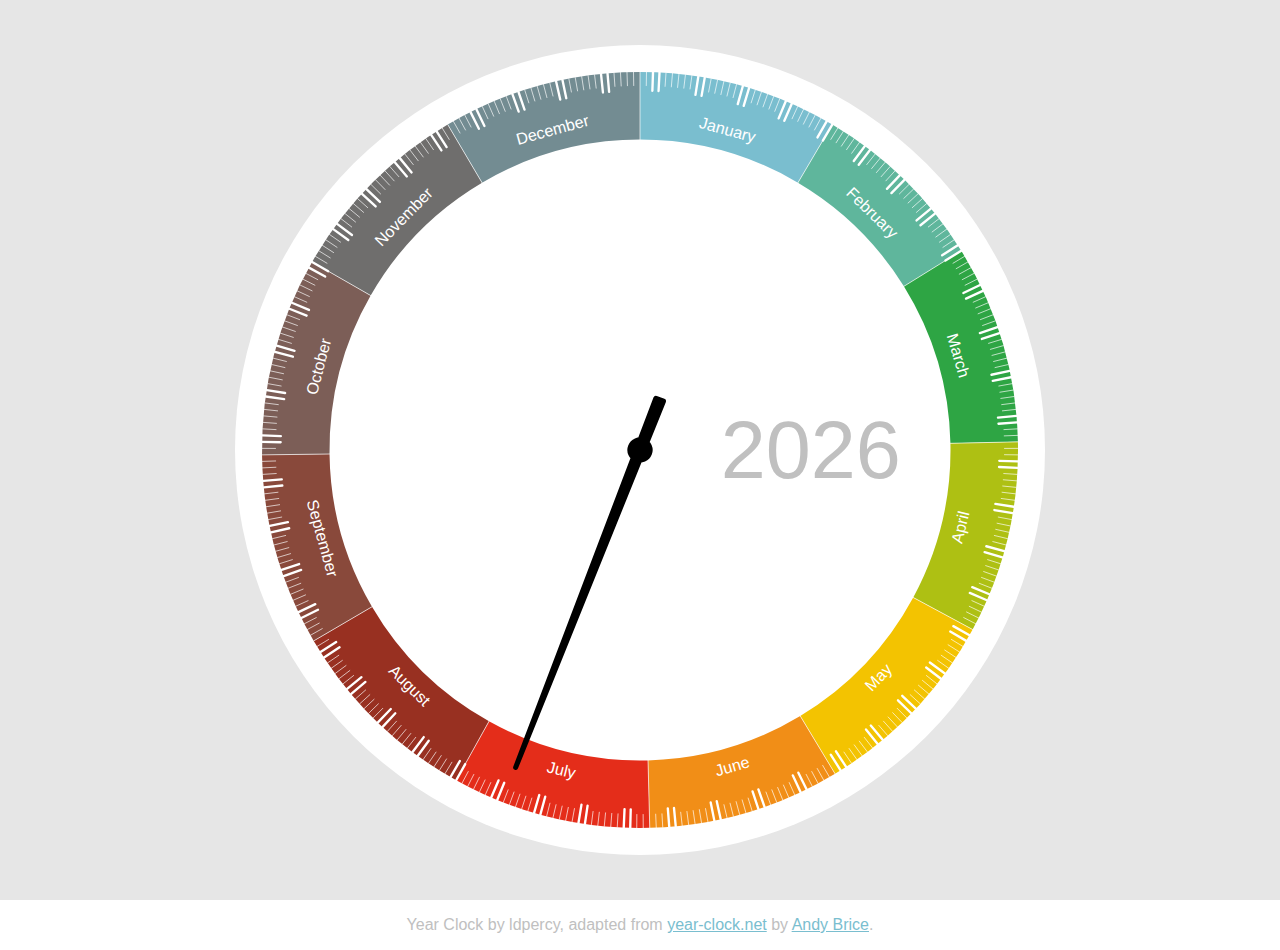
==== yearclock/yearclock.html @ 1e53da37 "Renamed 'subtheme' to 'style'; other tweaks" ====
<!doctype html>
<html>
<head>
	<meta charset="utf-8">
	<title>Year Clock</title>
	<meta name="description" content="The Year Clock displays the date as a clock face to help visualise the long-term passage of time.">

	<!-- core --->
	<link rel="stylesheet" href="page.css">
	<script defer src="script/snap.svg-min.js"></script>
	<script defer src="script/i18n.js"></script>
	<script defer src="script/maths.js"></script>
	<script defer src="script/setup.js"></script>

	<!-- Theme Styles -->
	<link id="stylesheet-base" rel="stylesheet">
	<link id="stylesheet-theme" rel="stylesheet" href="./theme/brice/style.css">
	<link id="stylesheet-style" rel="stylesheet">

	<!-- Theme Scripts -->
	<script defer id="script-themeConfig" src=""></script>
	<script defer id="script-base" src=""></script>
	<script defer id="script-theme" src="theme/brice/yearclock.js"></script>

</head>
<body onload="setup();drawClock();">

	<svg id="clock" width="2400" height="2400" viewBox="-1200 -1200 2400 2400" preserveAspectRatio="xMidYMid meet">
	</svg>

	<footer>
		Year Clock by ldpercy, adapted from <a href="http://year-clock.net">year-clock.net</a> by <a href="http://andybrice.net">Andy Brice</a>.
	</footer>
</body>
</html>
---- yearclock/page.css ----
/* page
*/

body {
	margin: 0;
	font-family: sans-serif;
}

footer {
	color: silver;
	padding: 1em;
	text-align: center;
	background-color: white;
}

a:link {
	color: #7ABECF;
}

svg#clock {
	width: 90vw;
	height: 90vh;
	padding: 5vh 5vw;
}
---- yearclock/theme/brice/style.css ----
/* Clock
*/

svg#clock {
	display: block;
	background-color: #e6e6e6;
	font-size: 48px;
}

svg#clock .face   { fill: white; }

svg#clock .sector.jan { fill: #7ABECF }
svg#clock .sector.feb { fill: #5FB69C }
svg#clock .sector.mar { fill: #2EA544 }
svg#clock .sector.apr { fill: #AEC013 }
svg#clock .sector.may { fill: #F3C301 }
svg#clock .sector.jun { fill: #F18E17 }
svg#clock .sector.jul { fill: #E42D1A }
svg#clock .sector.aug { fill: #983021 }
svg#clock .sector.sep { fill: #89493B }
svg#clock .sector.oct { fill: #7C5E57 }
svg#clock .sector.nov { fill: #6F6E6D }
svg#clock .sector.dec { fill: #738C92 }


svg#clock .tick {
	stroke: white
}

svg#clock .tick.day {
	stroke-linecap: round;
}

svg#clock .tick.day.first {
	stroke-width: 2;
}

svg#clock .tick.day.weekday {
	stroke-width: 2;
}

svg#clock .tick.day.weekend {
	stroke-width: 7;
}


svg#clock .label.month {
	fill: white;
	text-anchor: middle;
	dominant-baseline: middle;
}

svg#clock .label.year {
	fill: silver;
	text-anchor: middle;
	font-size: 5em;
	dominant-baseline: central;
}

svg#clock .needle {
	stroke: black;
	fill: black;
	stroke-width: 15;
	stroke-linejoin: round;
}
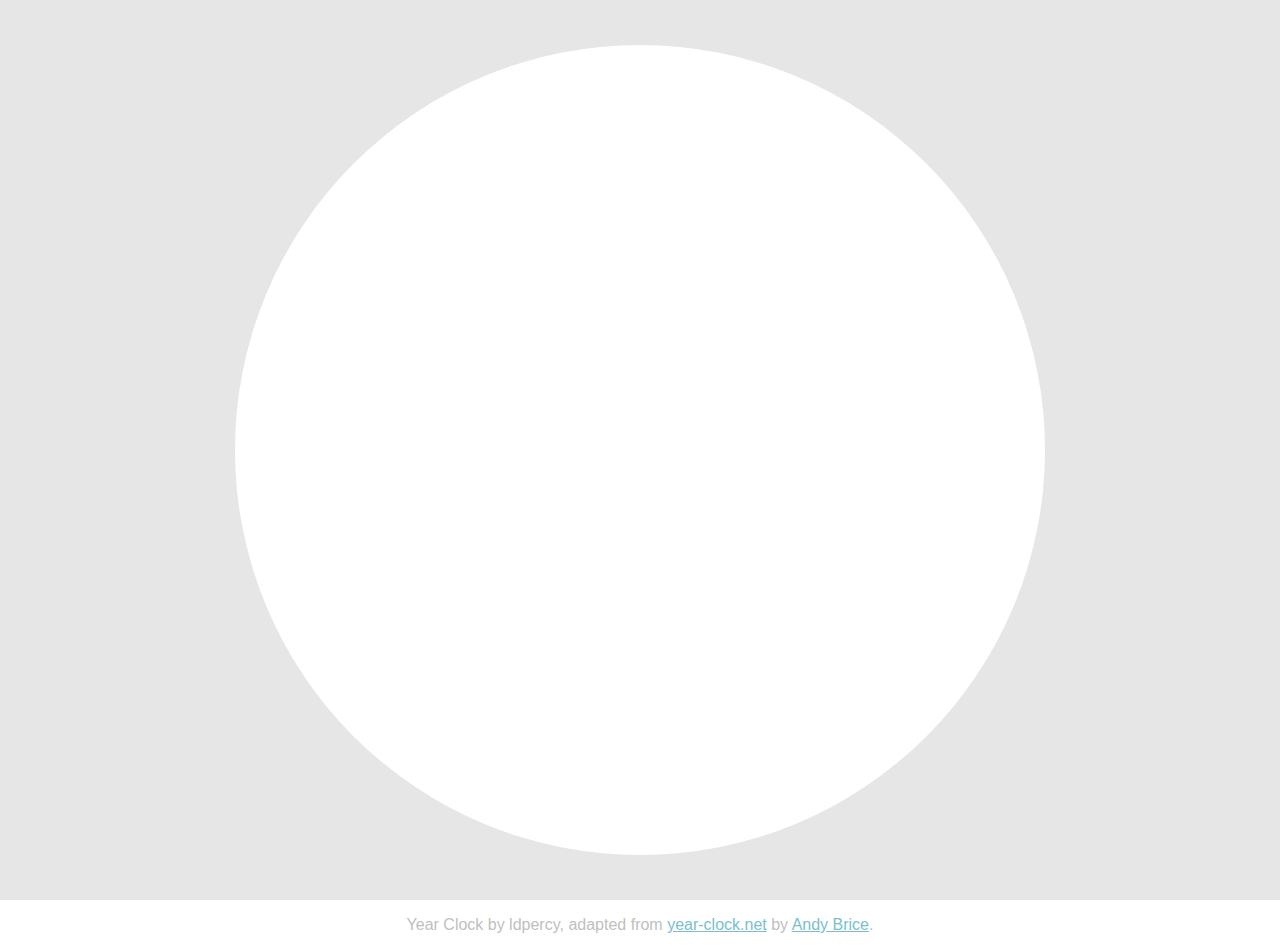
==== commit 2fdfc438: "Add favicon" ====
--- a/yearclock/yearclock.html
+++ b/yearclock/yearclock.html
@@ -5,23 +5,26 @@
 	<title>Year Clock</title>
 	<meta name="description" content="The Year Clock displays the date as a clock face to help visualise the long-term passage of time.">
 
+	<!-- page -->
+	<link rel="icon" href="page/favicon.svg">
+	<link rel="stylesheet" href="page/style.css">
+
 	<!-- core --->
-	<link rel="stylesheet" href="page.css">
-	<script defer src="script/snap.svg-min.js"></script>
-	<script defer src="script/i18n.js"></script>
-	<script defer src="script/maths.js"></script>
-	<script defer src="script/setup.js"></script>
+	<script defer src="js/snap.svg-min.js"></script>
+	<script defer src="js/util.js"></script>
+	<script defer src="js/i18n.js"></script>
+	<script defer src="js/maths.js"></script>
+	<script defer src="js/setup.js"></script>
 
-	<!-- Theme Styles -->
-	<link id="stylesheet-base" rel="stylesheet">
-	<link id="stylesheet-theme" rel="stylesheet" href="./theme/brice/style.css">
-	<link id="stylesheet-style" rel="stylesheet">
+	<!-- default theme -->
+	<link rel="stylesheet" href="theme/default/style.css">
+	<script defer src="theme/default/yearclock.js"></script>
 
-	<!-- Theme Scripts -->
-	<script defer id="script-themeConfig" src=""></script>
-	<script defer id="script-base" src=""></script>
-	<script defer id="script-theme" src="theme/brice/yearclock.js"></script>
+	<!-- theme -->
+	<link id="themeStylesheet" rel="stylesheet" href="">
 
+	<!-- draw -->
+	<script defer src="js/yearclock.js"></script>
 </head>
 <body onload="setup();drawClock();">
 
--- a/yearclock/page/style.css
+++ b/yearclock/page/style.css
@@ -0,0 +1,25 @@
+/* page
+*/
+
+body {
+	margin: 0;
+	font-family: sans-serif;
+}
+
+footer {
+	color: silver;
+	padding: 1em;
+	text-align: center;
+	background-color: white;
+}
+
+a:link {
+	color: #7ABECF;
+}
+
+svg#clock {
+	width: 90vw;
+	height: 90vh;
+	padding: 5vh 5vw;
+}
+
--- a/yearclock/theme/default/style.css
+++ b/yearclock/theme/default/style.css
@@ -0,0 +1,65 @@
+/* Clock
+*/
+
+svg#clock {
+	display: block;
+	background-color: #e6e6e6;
+	font-size: 48px;
+}
+
+svg#clock .face   { fill: white; }
+
+svg#clock .sector.jan { fill: #7ABECF }
+svg#clock .sector.feb { fill: #5FB69C }
+svg#clock .sector.mar { fill: #2EA544 }
+svg#clock .sector.apr { fill: #AEC013 }
+svg#clock .sector.may { fill: #F3C301 }
+svg#clock .sector.jun { fill: #F18E17 }
+svg#clock .sector.jul { fill: #E42D1A }
+svg#clock .sector.aug { fill: #983021 }
+svg#clock .sector.sep { fill: #89493B }
+svg#clock .sector.oct { fill: #7C5E57 }
+svg#clock .sector.nov { fill: #6F6E6D }
+svg#clock .sector.dec { fill: #738C92 }
+
+
+svg#clock .tick {
+	stroke: white
+}
+
+svg#clock .tick.day {
+	stroke-linecap: round;
+}
+
+svg#clock .tick.day.first {
+	stroke-width: 2;
+}
+
+svg#clock .tick.day.weekday {
+	stroke-width: 2;
+}
+
+svg#clock .tick.day.weekend {
+	stroke-width: 7;
+}
+
+
+svg#clock .label.month {
+	fill: white;
+	text-anchor: middle;
+	dominant-baseline: middle;
+}
+
+svg#clock .label.year {
+	fill: silver;
+	text-anchor: middle;
+	font-size: 5em;
+	dominant-baseline: central;
+}
+
+svg#clock .needle {
+	stroke: black;
+	fill: black;
+	stroke-width: 15;
+	stroke-linejoin: round;
+}
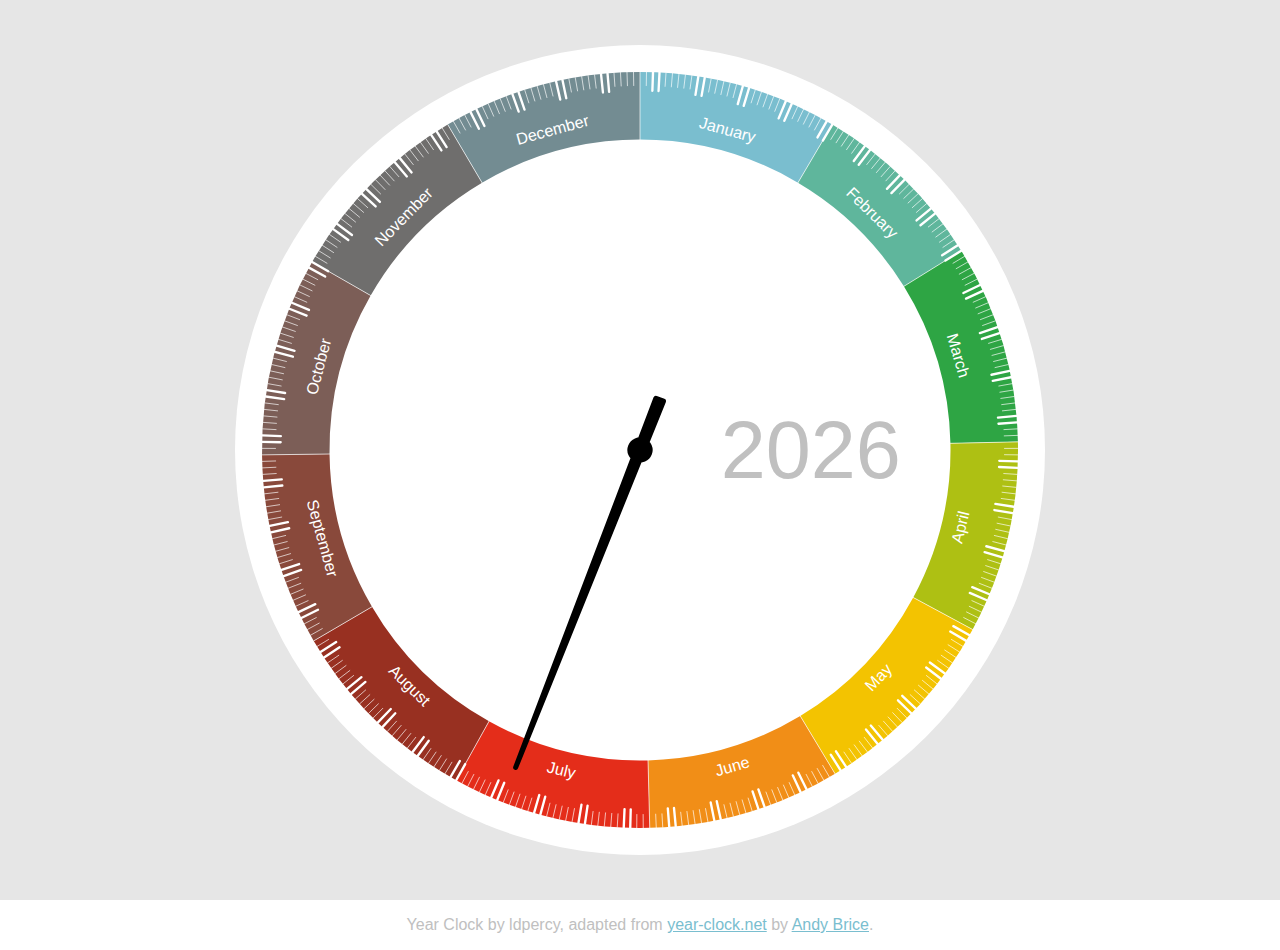
==== commit 02cb1ca5: "Merge: main" ====
--- a/yearclock/yearclock.html
+++ b/yearclock/yearclock.html
@@ -10,23 +10,22 @@
 	<link rel="stylesheet" href="page/style.css">
 
 	<!-- core --->
-	<script defer src="js/snap.svg-min.js"></script>
-	<script defer src="js/util.js"></script>
-	<script defer src="js/i18n.js"></script>
-	<script defer src="js/maths.js"></script>
-	<script defer src="js/setup.js"></script>
+	<script defer src="script/snap.svg-min.js"></script>
+	<script defer src="script/i18n.js"></script>
+	<script defer src="script/maths.js"></script>
+	<script defer src="script/setup.js"></script>
 
-	<!-- default theme -->
-	<link rel="stylesheet" href="theme/default/style.css">
-	<script defer src="theme/default/yearclock.js"></script>
+	<!-- Theme Styles -->
+	<link id="stylesheet-base" rel="stylesheet">
+	<link id="stylesheet-theme" rel="stylesheet">
+	<link id="stylesheet-style" rel="stylesheet">
 
-	<!-- theme -->
-	<link id="themeStylesheet" rel="stylesheet" href="">
+	<!-- Theme Scripts -->
+	<script defer id="script-themeConfig"></script>
+	<script defer id="script-theme"></script>
 
-	<!-- draw -->
-	<script defer src="js/yearclock.js"></script>
 </head>
-<body onload="setup();drawClock();">
+<body onload="setup();">
 
 	<svg id="clock" width="2400" height="2400" viewBox="-1200 -1200 2400 2400" preserveAspectRatio="xMidYMid meet">
 	</svg>
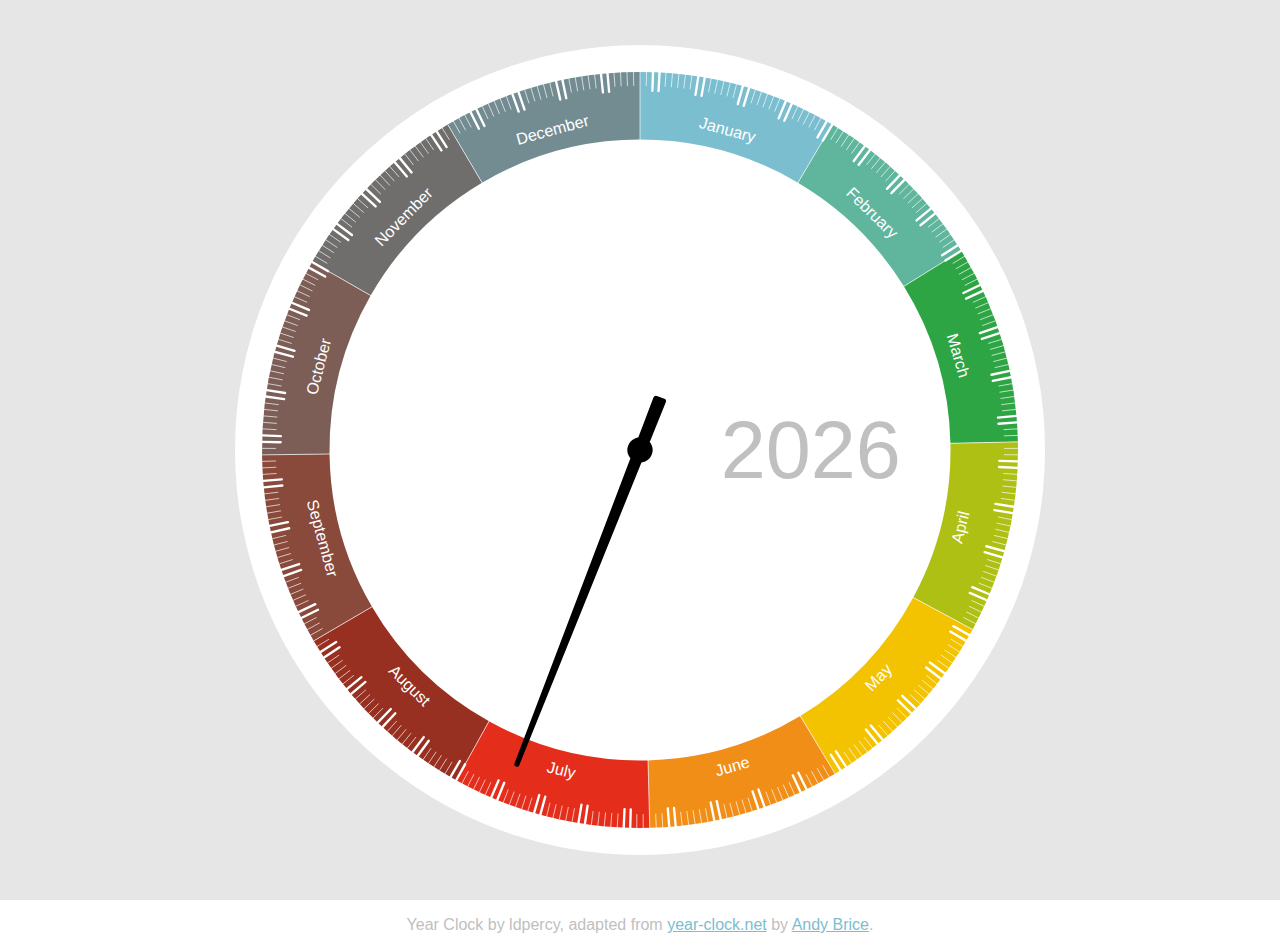
==== commit f29192b4: "Add script element for base theme" ====
--- a/yearclock/yearclock.html
+++ b/yearclock/yearclock.html
@@ -22,6 +22,7 @@
 
 	<!-- Theme Scripts -->
 	<script defer id="script-themeConfig"></script>
+	<script defer id="script-themeBase"></script>
 	<script defer id="script-theme"></script>
 
 </head>
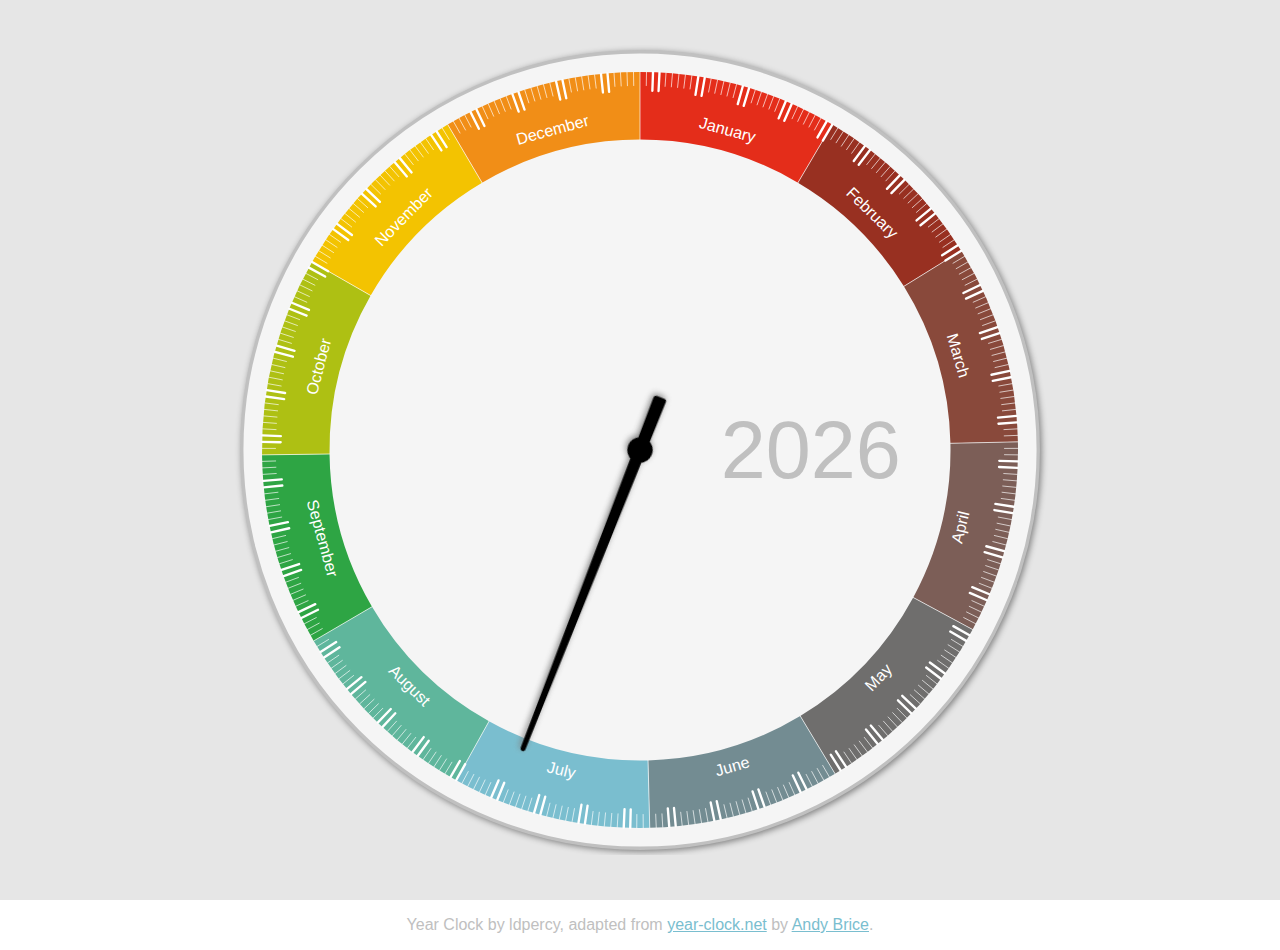
==== commit 58256f96: "Also this is localisation rather than globalisation" ====
--- a/yearclock/yearclock.html
+++ b/yearclock/yearclock.html
@@ -11,7 +11,7 @@
 
 	<!-- core --->
 	<script defer src="script/snap.svg-min.js"></script>
-	<script defer src="script/i18n.js"></script>
+	<script defer src="script/l10n.js"></script>
 	<script defer src="script/maths.js"></script>
 	<script defer src="script/setup.js"></script>
 
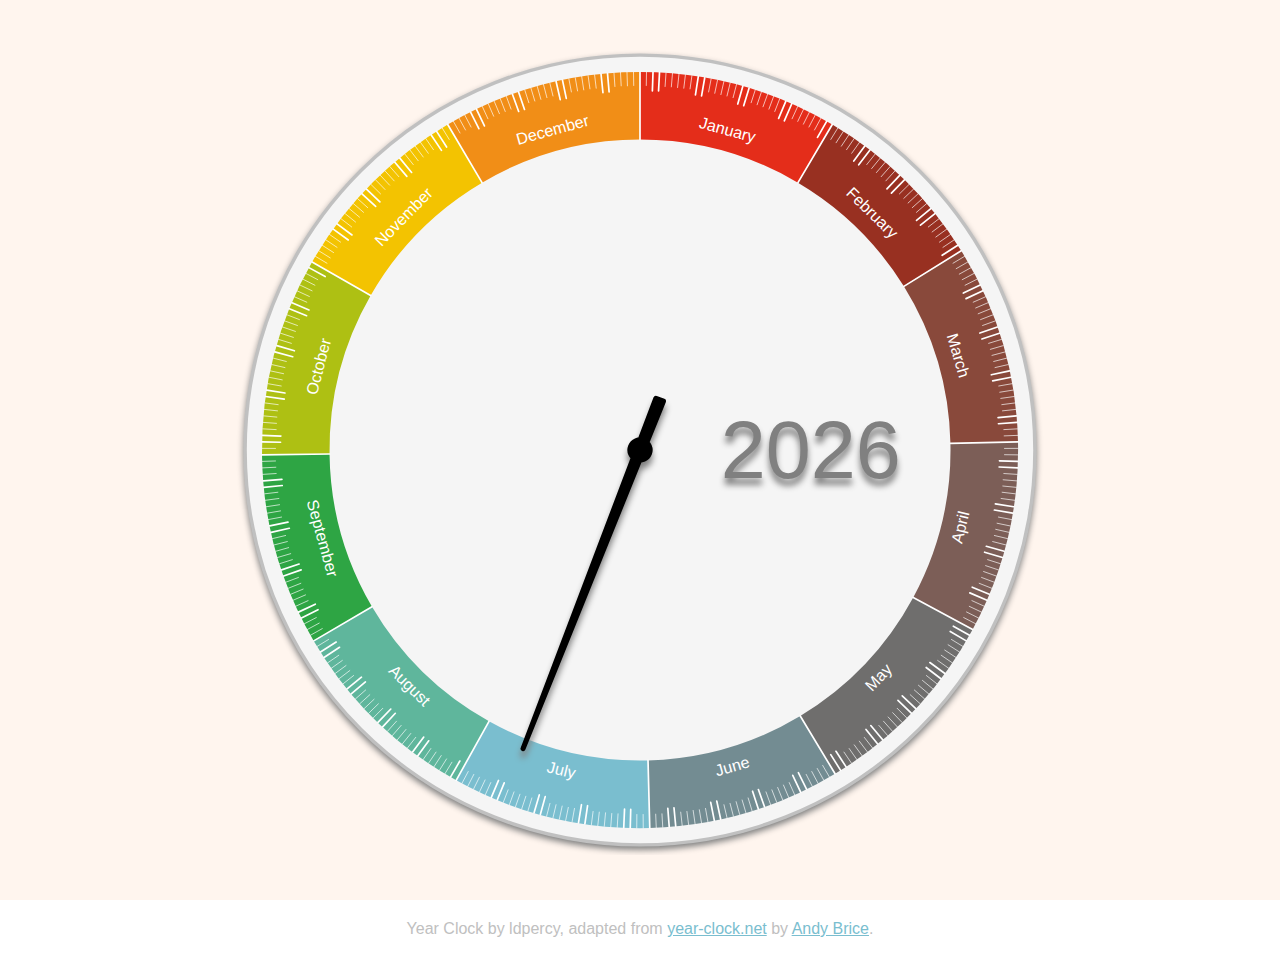
==== commit ed5bfd05: "Split SVG from maths script; add precision rounding" ====
--- a/yearclock/yearclock.html
+++ b/yearclock/yearclock.html
@@ -13,6 +13,7 @@
 	<script defer src="script/snap.svg-min.js"></script>
 	<script defer src="script/l10n.js"></script>
 	<script defer src="script/maths.js"></script>
+	<script defer src="script/svg.js"></script>
 	<script defer src="script/setup.js"></script>
 
 	<!-- Theme Styles -->
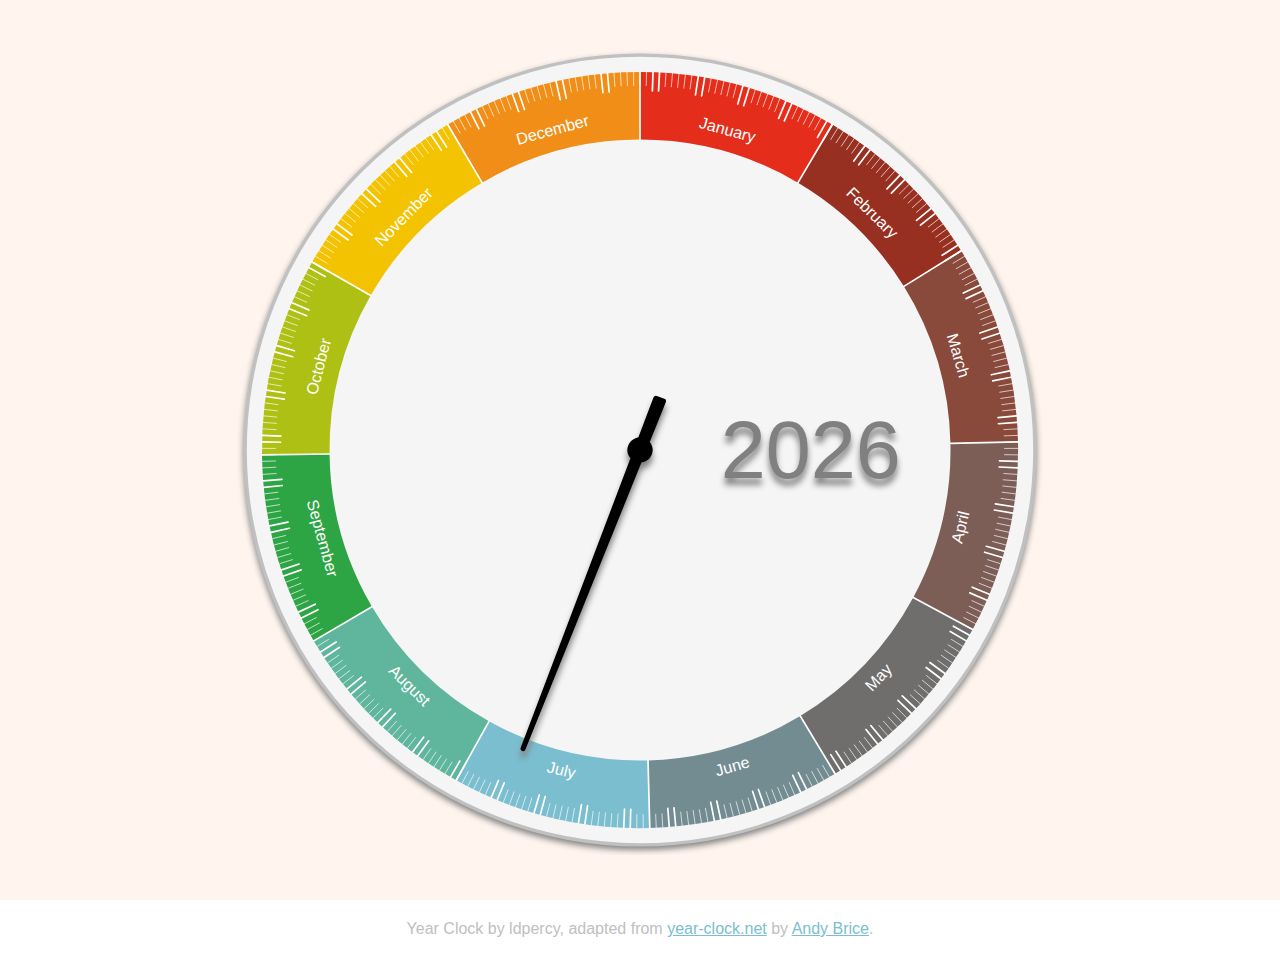
==== commit e10e0905: "Remove snap library" ====
--- a/yearclock/yearclock.html
+++ b/yearclock/yearclock.html
@@ -10,7 +10,6 @@
 	<link rel="stylesheet" href="page/style.css">
 
 	<!-- core --->
-	<script defer src="script/snap.svg-min.js"></script>
 	<script defer src="script/l10n.js"></script>
 	<script defer src="script/maths.js"></script>
 	<script defer src="script/svg.js"></script>
